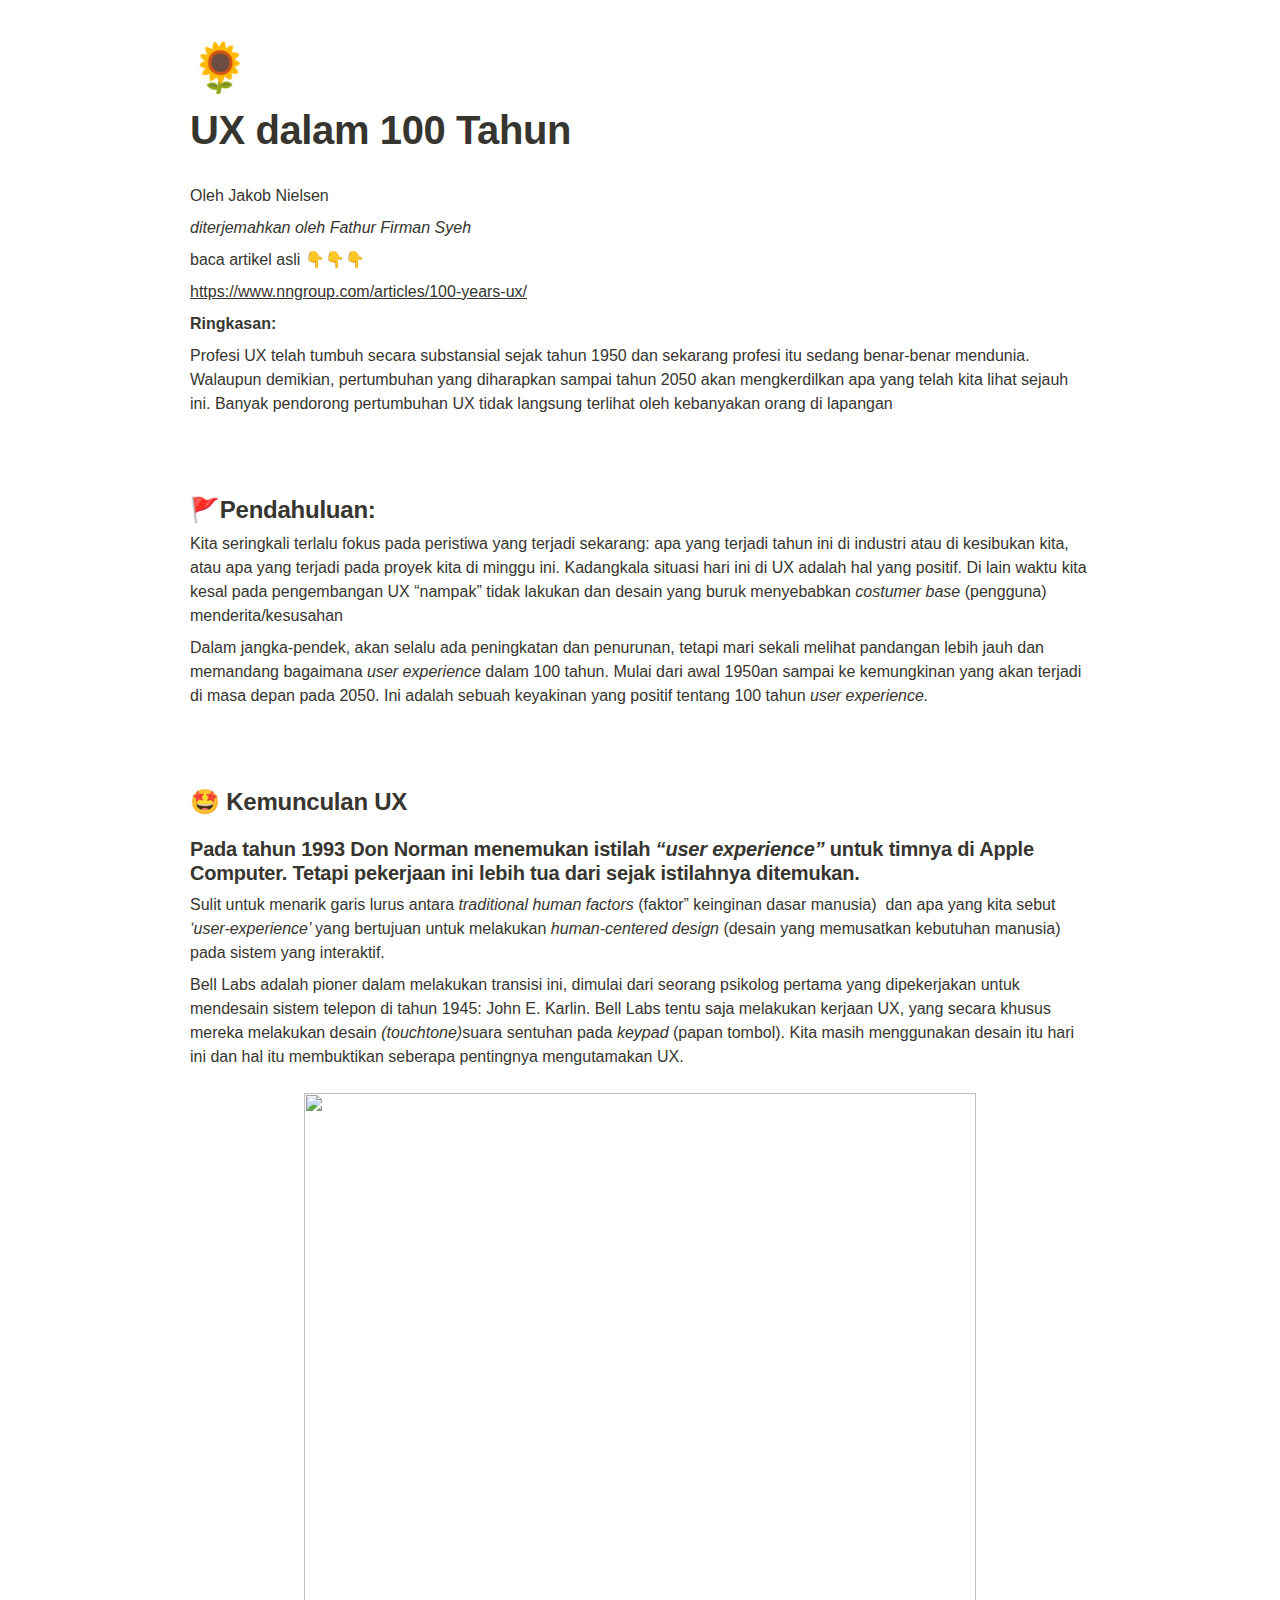
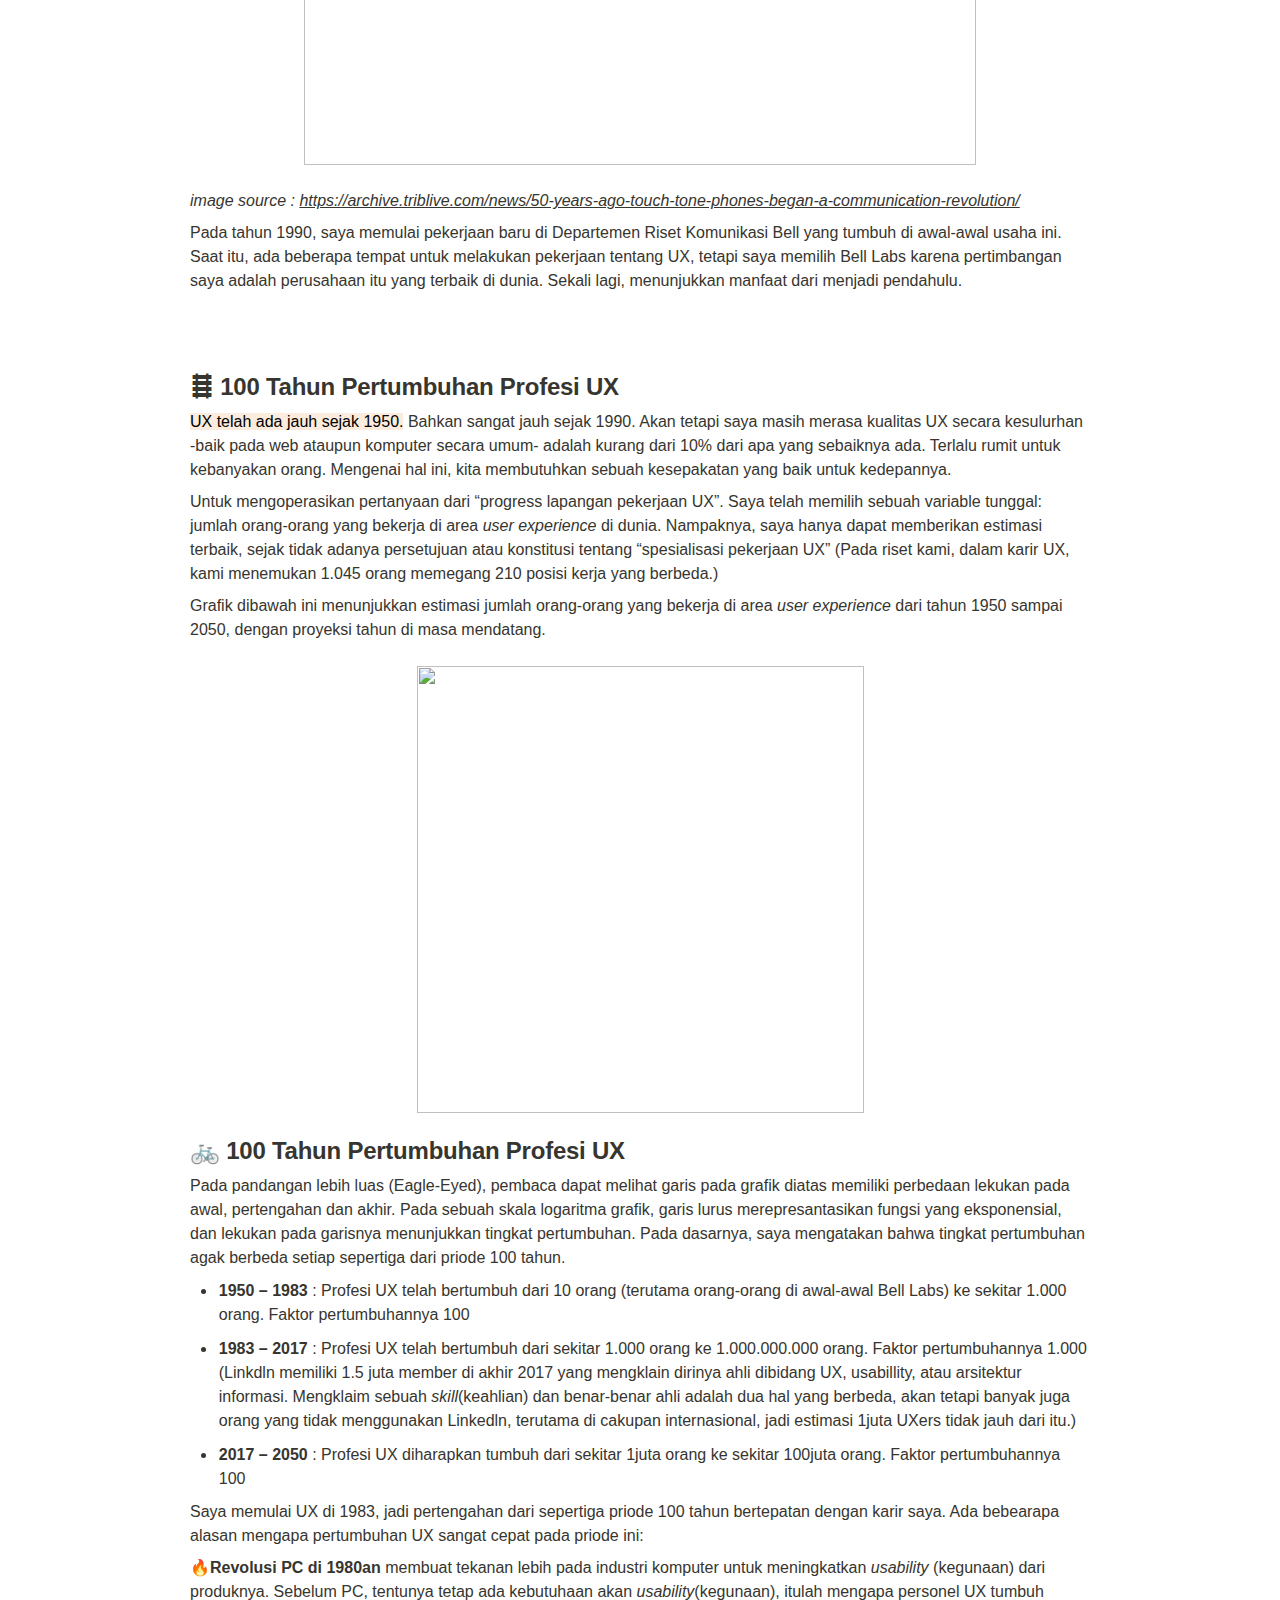
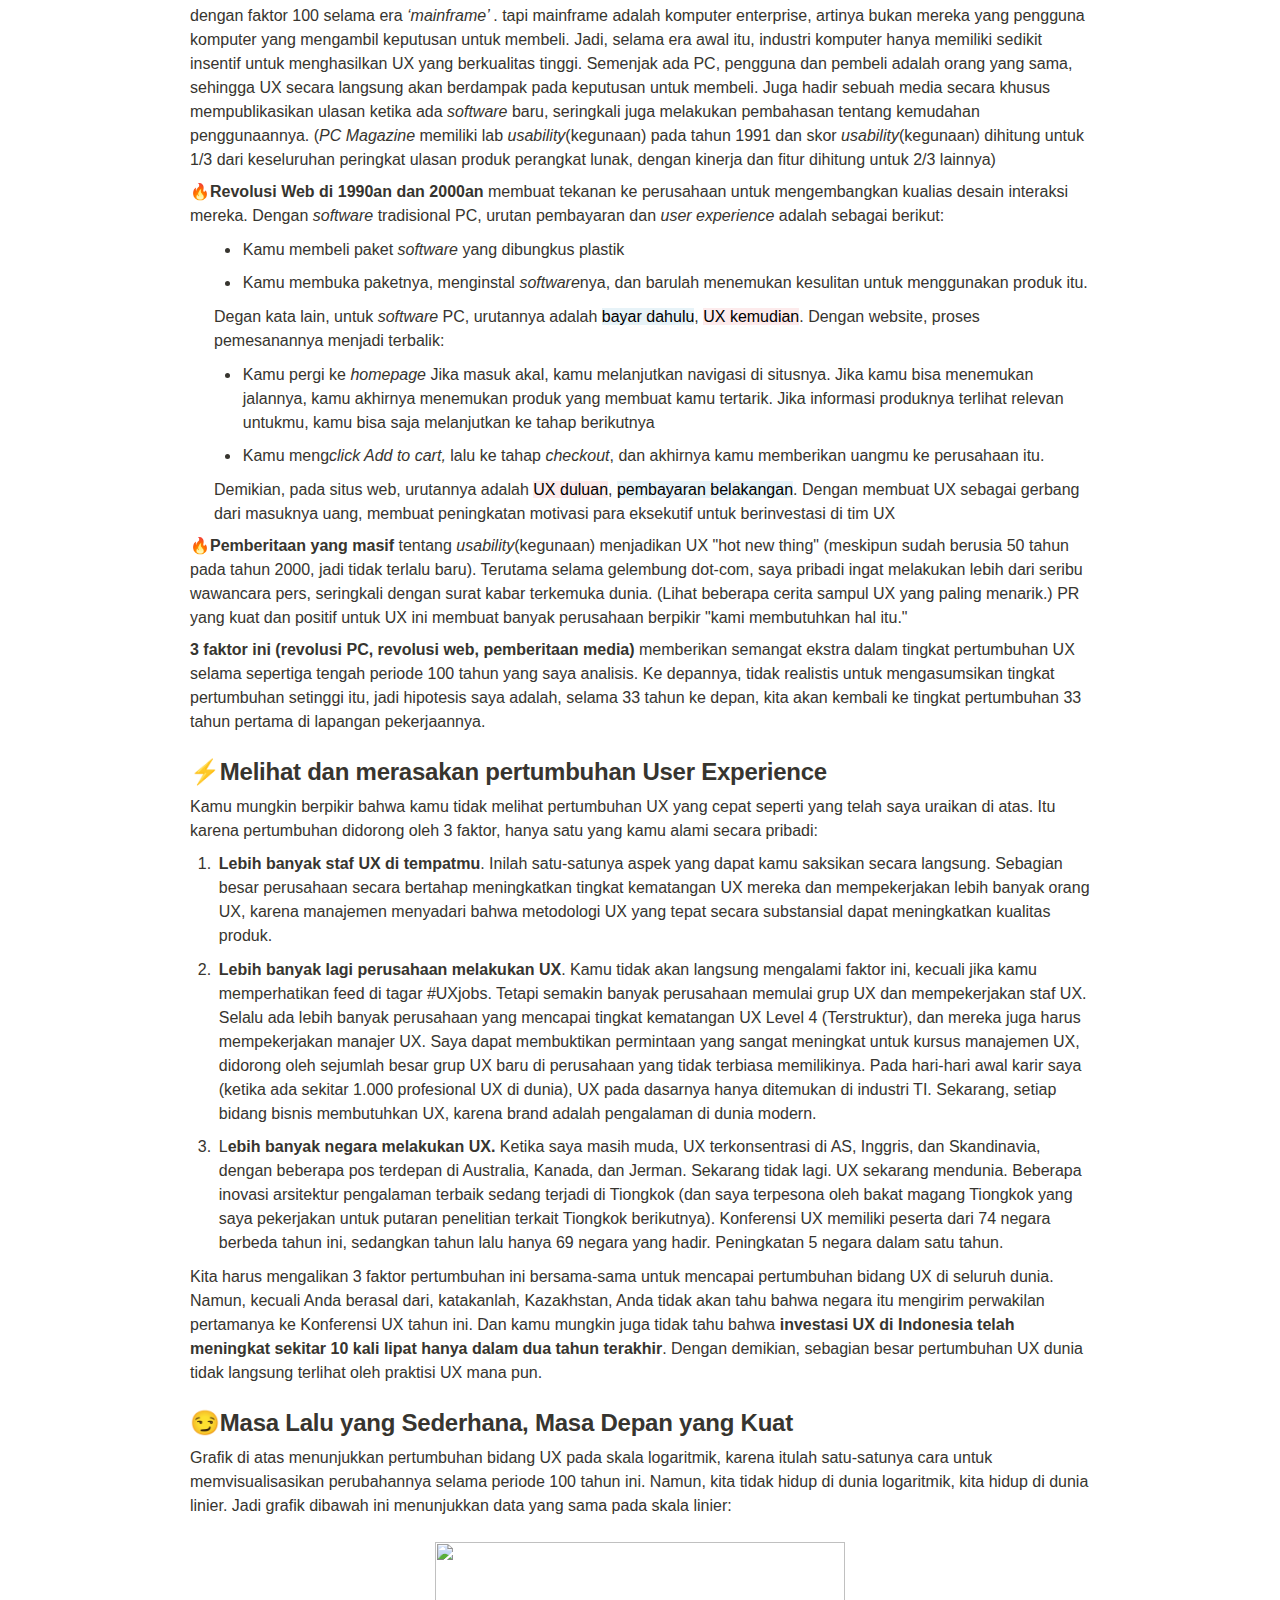
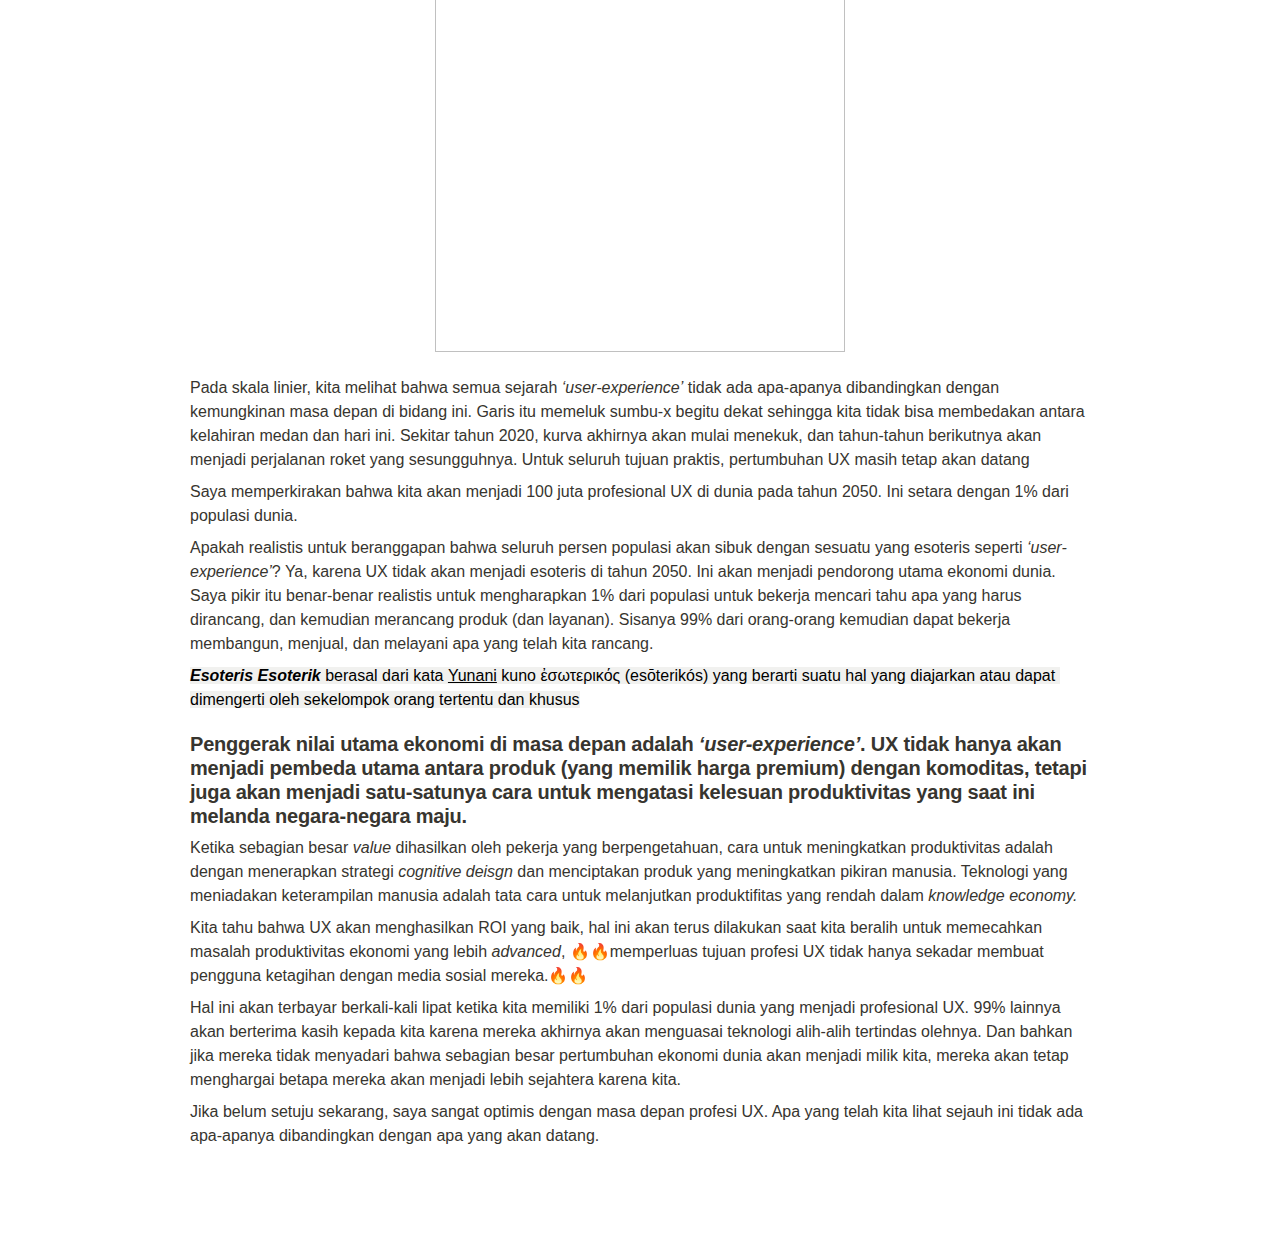
==== 100TahunUX.html @ 51500d4f "Create 100TahunUX.html" ====
<html><head><meta http-equiv="Content-Type" content="text/html; charset=utf-8"/><title>UX dalam 100 Tahun</title><style>
    /* cspell:disable-file */
    /* webkit printing magic: print all background colors */
    html {
        -webkit-print-color-adjust: exact;
    }
    * {
        box-sizing: border-box;
        -webkit-print-color-adjust: exact;
    }
    
    html,
    body {
        margin: 0;
        padding: 0;
    }
    @media only screen {
        body {
            margin: 2em auto;
            max-width: 900px;
            color: rgb(55, 53, 47);
        }
    }
    
    body {
        line-height: 1.5;
        white-space: pre-wrap;
    }
    
    a,
    a.visited {
        color: inherit;
        text-decoration: underline;
    }
    
    .pdf-relative-link-path {
        font-size: 80%;
        color: #444;
    }
    
    h1,
    h2,
    h3 {
        letter-spacing: -0.01em;
        line-height: 1.2;
        font-weight: 600;
        margin-bottom: 0;
    }
    
    .page-title {
        font-size: 2.5rem;
        font-weight: 700;
        margin-top: 0;
        margin-bottom: 0.75em;
    }
    
    h1 {
        font-size: 1.875rem;
        margin-top: 1.875rem;
    }
    
    h2 {
        font-size: 1.5rem;
        margin-top: 1.5rem;
    }
    
    h3 {
        font-size: 1.25rem;
        margin-top: 1.25rem;
    }
    
    .source {
        border: 1px solid #ddd;
        border-radius: 3px;
        padding: 1.5em;
        word-break: break-all;
    }
    
    .callout {
        border-radius: 3px;
        padding: 1rem;
    }
    
    figure {
        margin: 1.25em 0;
        page-break-inside: avoid;
    }
    
    figcaption {
        opacity: 0.5;
        font-size: 85%;
        margin-top: 0.5em;
    }
    
    mark {
        background-color: transparent;
    }
    
    .indented {
        padding-left: 1.5em;
    }
    
    hr {
        background: transparent;
        display: block;
        width: 100%;
        height: 1px;
        visibility: visible;
        border: none;
        border-bottom: 1px solid rgba(55, 53, 47, 0.09);
    }
    
    img {
        max-width: 100%;
    }
    
    @media only print {
        img {
            max-height: 100vh;
            object-fit: contain;
        }
    }
    
    @page {
        margin: 1in;
    }
    
    .collection-content {
        font-size: 0.875rem;
    }
    
    .column-list {
        display: flex;
        justify-content: space-between;
    }
    
    .column {
        padding: 0 1em;
    }
    
    .column:first-child {
        padding-left: 0;
    }
    
    .column:last-child {
        padding-right: 0;
    }
    
    .table_of_contents-item {
        display: block;
        font-size: 0.875rem;
        line-height: 1.3;
        padding: 0.125rem;
    }
    
    .table_of_contents-indent-1 {
        margin-left: 1.5rem;
    }
    
    .table_of_contents-indent-2 {
        margin-left: 3rem;
    }
    
    .table_of_contents-indent-3 {
        margin-left: 4.5rem;
    }
    
    .table_of_contents-link {
        text-decoration: none;
        opacity: 0.7;
        border-bottom: 1px solid rgba(55, 53, 47, 0.18);
    }
    
    table,
    th,
    td {
        border: 1px solid rgba(55, 53, 47, 0.09);
        border-collapse: collapse;
    }
    
    table {
        border-left: none;
        border-right: none;
    }
    
    th,
    td {
        font-weight: normal;
        padding: 0.25em 0.5em;
        line-height: 1.5;
        min-height: 1.5em;
        text-align: left;
    }
    
    th {
        color: rgba(55, 53, 47, 0.6);
    }
    
    ol,
    ul {
        margin: 0;
        margin-block-start: 0.6em;
        margin-block-end: 0.6em;
    }
    
    li > ol:first-child,
    li > ul:first-child {
        margin-block-start: 0.6em;
    }
    
    ul > li {
        list-style: disc;
    }
    
    ul.to-do-list {
        text-indent: -1.7em;
    }
    
    ul.to-do-list > li {
        list-style: none;
    }
    
    .to-do-children-checked {
        text-decoration: line-through;
        opacity: 0.375;
    }
    
    ul.toggle > li {
        list-style: none;
    }
    
    ul {
        padding-inline-start: 1.7em;
    }
    
    ul > li {
        padding-left: 0.1em;
    }
    
    ol {
        padding-inline-start: 1.6em;
    }
    
    ol > li {
        padding-left: 0.2em;
    }
    
    .mono ol {
        padding-inline-start: 2em;
    }
    
    .mono ol > li {
        text-indent: -0.4em;
    }
    
    .toggle {
        padding-inline-start: 0em;
        list-style-type: none;
    }
    
    /* Indent toggle children */
    .toggle > li > details {
        padding-left: 1.7em;
    }
    
    .toggle > li > details > summary {
        margin-left: -1.1em;
    }
    
    .selected-value {
        display: inline-block;
        padding: 0 0.5em;
        background: rgba(206, 205, 202, 0.5);
        border-radius: 3px;
        margin-right: 0.5em;
        margin-top: 0.3em;
        margin-bottom: 0.3em;
        white-space: nowrap;
    }
    
    .collection-title {
        display: inline-block;
        margin-right: 1em;
    }
    
    time {
        opacity: 0.5;
    }
    
    .icon {
        display: inline-block;
        max-width: 1.2em;
        max-height: 1.2em;
        text-decoration: none;
        vertical-align: text-bottom;
        margin-right: 0.5em;
    }
    
    img.icon {
        border-radius: 3px;
    }
    
    .user-icon {
        width: 1.5em;
        height: 1.5em;
        border-radius: 100%;
        margin-right: 0.5rem;
    }
    
    .user-icon-inner {
        font-size: 0.8em;
    }
    
    .text-icon {
        border: 1px solid #000;
        text-align: center;
    }
    
    .page-cover-image {
        display: block;
        object-fit: cover;
        width: 100%;
        height: 30vh;
    }
    
    .page-header-icon {
        font-size: 3rem;
        margin-bottom: 1rem;
    }
    
    .page-header-icon-with-cover {
        margin-top: -0.72em;
        margin-left: 0.07em;
    }
    
    .page-header-icon img {
        border-radius: 3px;
    }
    
    .link-to-page {
        margin: 1em 0;
        padding: 0;
        border: none;
        font-weight: 500;
    }
    
    p > .user {
        opacity: 0.5;
    }
    
    td > .user,
    td > time {
        white-space: nowrap;
    }
    
    input[type="checkbox"] {
        transform: scale(1.5);
        margin-right: 0.6em;
        vertical-align: middle;
    }
    
    p {
        margin-top: 0.5em;
        margin-bottom: 0.5em;
    }
    
    .image {
        border: none;
        margin: 1.5em 0;
        padding: 0;
        border-radius: 0;
        text-align: center;
    }
    
    .code,
    code {
        background: rgba(135, 131, 120, 0.15);
        border-radius: 3px;
        padding: 0.2em 0.4em;
        border-radius: 3px;
        font-size: 85%;
        tab-size: 2;
    }
    
    code {
        color: #eb5757;
    }
    
    .code {
        padding: 1.5em 1em;
    }
    
    .code-wrap {
        white-space: pre-wrap;
        word-break: break-all;
    }
    
    .code > code {
        background: none;
        padding: 0;
        font-size: 100%;
        color: inherit;
    }
    
    blockquote {
        font-size: 1.25em;
        margin: 1em 0;
        padding-left: 1em;
        border-left: 3px solid rgb(55, 53, 47);
    }
    
    .bookmark {
        text-decoration: none;
        max-height: 8em;
        padding: 0;
        display: flex;
        width: 100%;
        align-items: stretch;
    }
    
    .bookmark-title {
        font-size: 0.85em;
        overflow: hidden;
        text-overflow: ellipsis;
        height: 1.75em;
        white-space: nowrap;
    }
    
    .bookmark-text {
        display: flex;
        flex-direction: column;
    }
    
    .bookmark-info {
        flex: 4 1 180px;
        padding: 12px 14px 14px;
        display: flex;
        flex-direction: column;
        justify-content: space-between;
    }
    
    .bookmark-image {
        width: 33%;
        flex: 1 1 180px;
        display: block;
        position: relative;
        object-fit: cover;
        border-radius: 1px;
    }
    
    .bookmark-description {
        color: rgba(55, 53, 47, 0.6);
        font-size: 0.75em;
        overflow: hidden;
        max-height: 4.5em;
        word-break: break-word;
    }
    
    .bookmark-href {
        font-size: 0.75em;
        margin-top: 0.25em;
    }
    
    .sans { font-family: ui-sans-serif, -apple-system, BlinkMacSystemFont, "Segoe UI", Helvetica, "Apple Color Emoji", Arial, sans-serif, "Segoe UI Emoji", "Segoe UI Symbol"; }
    .code { font-family: "SFMono-Regular", Menlo, Consolas, "PT Mono", "Liberation Mono", Courier, monospace; }
    .serif { font-family: Lyon-Text, Georgia, ui-serif, serif; }
    .mono { font-family: iawriter-mono, Nitti, Menlo, Courier, monospace; }
    .pdf .sans { font-family: Inter, ui-sans-serif, -apple-system, BlinkMacSystemFont, "Segoe UI", Helvetica, "Apple Color Emoji", Arial, sans-serif, "Segoe UI Emoji", "Segoe UI Symbol", 'Twemoji', 'Noto Color Emoji', 'Noto Sans CJK JP'; }
    .pdf:lang(zh-CN) .sans { font-family: Inter, ui-sans-serif, -apple-system, BlinkMacSystemFont, "Segoe UI", Helvetica, "Apple Color Emoji", Arial, sans-serif, "Segoe UI Emoji", "Segoe UI Symbol", 'Twemoji', 'Noto Color Emoji', 'Noto Sans CJK SC'; }
    .pdf:lang(zh-TW) .sans { font-family: Inter, ui-sans-serif, -apple-system, BlinkMacSystemFont, "Segoe UI", Helvetica, "Apple Color Emoji", Arial, sans-serif, "Segoe UI Emoji", "Segoe UI Symbol", 'Twemoji', 'Noto Color Emoji', 'Noto Sans CJK TC'; }
    .pdf:lang(ko-KR) .sans { font-family: Inter, ui-sans-serif, -apple-system, BlinkMacSystemFont, "Segoe UI", Helvetica, "Apple Color Emoji", Arial, sans-serif, "Segoe UI Emoji", "Segoe UI Symbol", 'Twemoji', 'Noto Color Emoji', 'Noto Sans CJK KR'; }
    .pdf .code { font-family: Source Code Pro, "SFMono-Regular", Menlo, Consolas, "PT Mono", "Liberation Mono", Courier, monospace, 'Twemoji', 'Noto Color Emoji', 'Noto Sans Mono CJK JP'; }
    .pdf:lang(zh-CN) .code { font-family: Source Code Pro, "SFMono-Regular", Menlo, Consolas, "PT Mono", "Liberation Mono", Courier, monospace, 'Twemoji', 'Noto Color Emoji', 'Noto Sans Mono CJK SC'; }
    .pdf:lang(zh-TW) .code { font-family: Source Code Pro, "SFMono-Regular", Menlo, Consolas, "PT Mono", "Liberation Mono", Courier, monospace, 'Twemoji', 'Noto Color Emoji', 'Noto Sans Mono CJK TC'; }
    .pdf:lang(ko-KR) .code { font-family: Source Code Pro, "SFMono-Regular", Menlo, Consolas, "PT Mono", "Liberation Mono", Courier, monospace, 'Twemoji', 'Noto Color Emoji', 'Noto Sans Mono CJK KR'; }
    .pdf .serif { font-family: PT Serif, Lyon-Text, Georgia, ui-serif, serif, 'Twemoji', 'Noto Color Emoji', 'Noto Serif CJK JP'; }
    .pdf:lang(zh-CN) .serif { font-family: PT Serif, Lyon-Text, Georgia, ui-serif, serif, 'Twemoji', 'Noto Color Emoji', 'Noto Serif CJK SC'; }
    .pdf:lang(zh-TW) .serif { font-family: PT Serif, Lyon-Text, Georgia, ui-serif, serif, 'Twemoji', 'Noto Color Emoji', 'Noto Serif CJK TC'; }
    .pdf:lang(ko-KR) .serif { font-family: PT Serif, Lyon-Text, Georgia, ui-serif, serif, 'Twemoji', 'Noto Color Emoji', 'Noto Serif CJK KR'; }
    .pdf .mono { font-family: PT Mono, iawriter-mono, Nitti, Menlo, Courier, monospace, 'Twemoji', 'Noto Color Emoji', 'Noto Sans Mono CJK JP'; }
    .pdf:lang(zh-CN) .mono { font-family: PT Mono, iawriter-mono, Nitti, Menlo, Courier, monospace, 'Twemoji', 'Noto Color Emoji', 'Noto Sans Mono CJK SC'; }
    .pdf:lang(zh-TW) .mono { font-family: PT Mono, iawriter-mono, Nitti, Menlo, Courier, monospace, 'Twemoji', 'Noto Color Emoji', 'Noto Sans Mono CJK TC'; }
    .pdf:lang(ko-KR) .mono { font-family: PT Mono, iawriter-mono, Nitti, Menlo, Courier, monospace, 'Twemoji', 'Noto Color Emoji', 'Noto Sans Mono CJK KR'; }
    .highlight-default {
        color: rgba(55, 53, 47, 1);
    }
    .highlight-gray {
        color: rgba(120, 119, 116, 1);
        fill: rgba(145, 145, 142, 1);
    }
    .highlight-brown {
        color: rgba(159, 107, 83, 1);
        fill: rgba(187, 132, 108, 1);
    }
    .highlight-orange {
        color: rgba(217, 115, 13, 1);
        fill: rgba(215, 129, 58, 1);
    }
    .highlight-yellow {
        color: rgba(203, 145, 47, 1);
        fill: rgba(203, 148, 51, 1);
    }
    .highlight-teal {
        color: rgba(68, 131, 97, 1);
        fill: rgba(108, 155, 125, 1);
    }
    .highlight-blue {
        color: rgba(51, 126, 169, 1);
        fill: rgba(91, 151, 189, 1);
    }
    .highlight-purple {
        color: rgba(144, 101, 176, 1);
        fill: rgba(167, 130, 195, 1);
    }
    .highlight-pink {
        color: rgba(193, 76, 138, 1);
        fill: rgba(205, 116, 159, 1);
    }
    .highlight-red {
        color: rgba(212, 76, 71, 1);
        fill: rgba(225, 111, 100, 1);
    }
    .highlight-gray_background {
        background: rgba(241, 241, 239, 1);
    }
    .highlight-brown_background {
        background: rgba(244, 238, 238, 1);
    }
    .highlight-orange_background {
        background: rgba(251, 236, 221, 1);
    }
    .highlight-yellow_background {
        background: rgba(251, 243, 219, 1);
    }
    .highlight-teal_background {
        background: rgba(237, 243, 236, 1);
    }
    .highlight-blue_background {
        background: rgba(231, 243, 248, 1);
    }
    .highlight-purple_background {
        background: rgba(244, 240, 247, 0.8);
    }
    .highlight-pink_background {
        background: rgba(249, 238, 243, 0.8);
    }
    .highlight-red_background {
        background: rgba(253, 235, 236, 1);
    }
    .block-color-default {
        color: inherit;
        fill: inherit;
    }
    .block-color-gray {
        color: rgba(120, 119, 116, 1);
        fill: rgba(145, 145, 142, 1);
    }
    .block-color-brown {
        color: rgba(159, 107, 83, 1);
        fill: rgba(187, 132, 108, 1);
    }
    .block-color-orange {
        color: rgba(217, 115, 13, 1);
        fill: rgba(215, 129, 58, 1);
    }
    .block-color-yellow {
        color: rgba(203, 145, 47, 1);
        fill: rgba(203, 148, 51, 1);
    }
    .block-color-teal {
        color: rgba(68, 131, 97, 1);
        fill: rgba(108, 155, 125, 1);
    }
    .block-color-blue {
        color: rgba(51, 126, 169, 1);
        fill: rgba(91, 151, 189, 1);
    }
    .block-color-purple {
        color: rgba(144, 101, 176, 1);
        fill: rgba(167, 130, 195, 1);
    }
    .block-color-pink {
        color: rgba(193, 76, 138, 1);
        fill: rgba(205, 116, 159, 1);
    }
    .block-color-red {
        color: rgba(212, 76, 71, 1);
        fill: rgba(225, 111, 100, 1);
    }
    .block-color-gray_background {
        background: rgba(241, 241, 239, 1);
    }
    .block-color-brown_background {
        background: rgba(244, 238, 238, 1);
    }
    .block-color-orange_background {
        background: rgba(251, 236, 221, 1);
    }
    .block-color-yellow_background {
        background: rgba(251, 243, 219, 1);
    }
    .block-color-teal_background {
        background: rgba(237, 243, 236, 1);
    }
    .block-color-blue_background {
        background: rgba(231, 243, 248, 1);
    }
    .block-color-purple_background {
        background: rgba(244, 240, 247, 0.8);
    }
    .block-color-pink_background {
        background: rgba(249, 238, 243, 0.8);
    }
    .block-color-red_background {
        background: rgba(253, 235, 236, 1);
    }
    .select-value-color-pink { background-color: rgba(245, 224, 233, 1); }
    .select-value-color-purple { background-color: rgba(232, 222, 238, 1); }
    .select-value-color-green { background-color: rgba(219, 237, 219, 1); }
    .select-value-color-gray { background-color: rgba(227, 226, 224, 1); }
    .select-value-color-orange { background-color: rgba(250, 222, 201, 1); }
    .select-value-color-brown { background-color: rgba(238, 224, 218, 1); }
    .select-value-color-red { background-color: rgba(255, 226, 221, 1); }
    .select-value-color-yellow { background-color: rgba(253, 236, 200, 1); }
    .select-value-color-blue { background-color: rgba(211, 229, 239, 1); }
    
    .checkbox {
        display: inline-flex;
        vertical-align: text-bottom;
        width: 16;
        height: 16;
        background-size: 16px;
        margin-left: 2px;
        margin-right: 5px;
    }
    
    .checkbox-on {
        background-image: url("data:image/svg+xml;charset=UTF-8,%3Csvg%20width%3D%2216%22%20height%3D%2216%22%20viewBox%3D%220%200%2016%2016%22%20fill%3D%22none%22%20xmlns%3D%22http%3A%2F%2Fwww.w3.org%2F2000%2Fsvg%22%3E%0A%3Crect%20width%3D%2216%22%20height%3D%2216%22%20fill%3D%22%2358A9D7%22%2F%3E%0A%3Cpath%20d%3D%22M6.71429%2012.2852L14%204.9995L12.7143%203.71436L6.71429%209.71378L3.28571%206.2831L2%207.57092L6.71429%2012.2852Z%22%20fill%3D%22white%22%2F%3E%0A%3C%2Fsvg%3E");
    }
    
    .checkbox-off {
        background-image: url("data:image/svg+xml;charset=UTF-8,%3Csvg%20width%3D%2216%22%20height%3D%2216%22%20viewBox%3D%220%200%2016%2016%22%20fill%3D%22none%22%20xmlns%3D%22http%3A%2F%2Fwww.w3.org%2F2000%2Fsvg%22%3E%0A%3Crect%20x%3D%220.75%22%20y%3D%220.75%22%20width%3D%2214.5%22%20height%3D%2214.5%22%20fill%3D%22white%22%20stroke%3D%22%2336352F%22%20stroke-width%3D%221.5%22%2F%3E%0A%3C%2Fsvg%3E");
    }
        
    </style></head><body><article id="a78ec775-4aa8-436c-8d5c-e716beef9721" class="page sans"><header><div class="page-header-icon undefined"><span class="icon">🌻</span></div><h1 class="page-title"><strong>UX dalam 100 Tahun</strong></h1></header><div class="page-body"><p id="ca395880-c27f-4f28-886d-4c7eca9e9f36" class="">Oleh Jakob Nielsen</p><p id="106b95b0-0add-41ab-b406-6d7a0b16c5f4" class=""><em>diterjemahkan oleh Fathur Firman Syeh</em></p><p id="4777eb4c-254d-4dc9-ad57-eb1801177094" class="">baca artikel asli 👇👇👇</p><p id="a5bcbf03-fc9f-4572-ac53-27e6825bbb5b" class=""><a href="https://www.nngroup.com/articles/100-years-ux/">https://www.nngroup.com/articles/100-years-ux/</a></p><p id="0e1aceab-e6f4-4d87-ab40-0b0bb54f8691" class=""><strong>Ringkasan:</strong></p><p id="ec492606-a02e-401d-beb5-7a685c84fee9" class="">Profesi UX telah tumbuh secara substansial sejak tahun 1950 dan sekarang profesi itu sedang benar-benar mendunia. Walaupun demikian, pertumbuhan yang diharapkan sampai tahun 2050 akan mengkerdilkan apa yang telah kita lihat sejauh ini. Banyak pendorong pertumbuhan UX tidak langsung terlihat oleh kebanyakan orang di lapangan</p><p id="162e9b37-e661-419c-ac67-b98fb5d8097f" class="">
    </p><h2 id="69fb4971-a596-40ab-9497-04241107bfa4" class="">🚩<strong>Pendahuluan:</strong></h2><p id="89a3aa21-b403-4103-a6de-16f791ffedd0" class="">Kita seringkali terlalu fokus pada peristiwa yang terjadi sekarang: apa yang terjadi tahun ini di industri atau di kesibukan kita, atau apa yang terjadi pada proyek kita di minggu ini. Kadangkala situasi hari ini di UX adalah hal yang positif. Di lain waktu kita kesal pada pengembangan UX “nampak” tidak lakukan dan desain yang buruk menyebabkan <em>costumer base </em>(pengguna) menderita/kesusahan</p><p id="5cfd1ca0-6b99-4c94-9206-5508864261d4" class="">Dalam jangka-pendek, akan selalu ada peningkatan dan penurunan, tetapi mari sekali melihat pandangan lebih jauh dan memandang bagaimana <em>user experience</em> dalam 100 tahun. Mulai dari awal 1950an sampai ke kemungkinan yang akan terjadi di masa depan pada 2050. Ini adalah sebuah keyakinan yang positif tentang 100 tahun <em>user experience.</em></p><p id="a845a3b0-1c42-4786-927c-e49e35bcd4ea" class="">
    </p><h2 id="5b7258b2-5f3b-4401-b2be-b7e4026c00cd" class="">🤩 <strong>Kemunculan UX</strong></h2><h3 id="e541bece-0913-4c64-9be9-bd1bdadecc53" class="">Pada tahun 1993 Don Norman menemukan istilah <em>“user experience”</em> untuk timnya di Apple Computer. Tetapi pekerjaan ini lebih tua dari sejak istilahnya ditemukan.</h3><p id="3c065b45-b84b-4117-ad8e-628d34deceb0" class="">Sulit untuk menarik garis lurus antara <em>traditional human factors </em>(faktor” keinginan dasar manusia)  dan apa yang kita sebut <em>‘user-experience’ </em>yang bertujuan untuk melakukan <em>human-centered design</em> (desain yang memusatkan kebutuhan manusia) pada sistem yang interaktif. </p><p id="12c10b0c-3631-4f07-9a94-fb95b7b9889f" class="">Bell Labs adalah pioner dalam melakukan transisi ini, dimulai dari seorang psikolog pertama yang dipekerjakan untuk mendesain sistem telepon di tahun 1945: John E. Karlin. Bell Labs tentu saja melakukan kerjaan UX, yang secara khusus mereka melakukan desain <em>(touchtone)</em>suara sentuhan pada <em>keypad</em> (papan tombol). Kita masih menggunakan desain itu hari ini dan hal itu membuktikan seberapa pentingnya mengutamakan UX.</p><figure id="32396ebb-cab4-4526-a544-e9d1231a4a85" class="image"><a href="UX%20dalam%20100%20Tahun%2032396ebbcab44526a544e9d1231a4a85/PTRtouchtone01111813jpg.jpg"><img style="width:672px" src="UX%20dalam%20100%20Tahun%2032396ebbcab44526a544e9d1231a4a85/PTRtouchtone01111813jpg.jpg"/></a></figure><p id="606c9692-cdd1-492b-b1b6-aa5202aabc71" class=""><em>image source : </em><em><a href="https://archive.triblive.com/news/50-years-ago-touch-tone-phones-began-a-communication-revolution/">https://archive.triblive.com/news/50-years-ago-touch-tone-phones-began-a-communication-revolution/</a></em></p><p id="e921dbe5-3dd7-4194-8fa3-ebddce540bc1" class="">Pada tahun 1990, saya memulai pekerjaan baru di Departemen Riset Komunikasi Bell yang tumbuh di awal-awal usaha ini. Saat itu, ada beberapa tempat untuk melakukan pekerjaan tentang UX, tetapi saya memilih Bell Labs karena pertimbangan saya adalah perusahaan itu yang terbaik di dunia. Sekali lagi, menunjukkan manfaat dari menjadi pendahulu.</p><p id="5c531608-77fa-44a7-8e4f-c7f5b2ce26b2" class="">
    </p><h2 id="7944ca70-37f6-4e7e-8c67-919d25d1ae14" class="">🛤 <strong>100 Tahun Pertumbuhan Profesi UX</strong></h2><p id="610026b6-f213-46da-b3a8-c5a29df42bc9" class=""><mark class="highlight-orange_background">UX telah ada jauh sejak 1950.</mark> Bahkan sangat jauh sejak 1990. Akan tetapi saya masih merasa kualitas UX secara kesulurhan -baik pada web ataupun komputer secara umum- adalah kurang dari 10% dari apa yang sebaiknya ada. Terlalu rumit untuk kebanyakan orang. Mengenai hal ini, kita membutuhkan sebuah kesepakatan yang baik untuk kedepannya.</p><p id="607fecd0-eb09-48aa-9d8a-a9d6dbca4061" class="">Untuk mengoperasikan pertanyaan dari “progress lapangan pekerjaan UX”. Saya telah memilih sebuah variable tunggal: jumlah orang-orang yang bekerja di area <em>user experience</em> di dunia. Nampaknya, saya hanya dapat memberikan estimasi terbaik, sejak tidak adanya persetujuan atau konstitusi tentang “spesialisasi pekerjaan UX” (Pada riset kami, dalam karir UX, kami menemukan 1.045 orang memegang 210 posisi kerja yang berbeda.)</p><p id="535c99cc-6f14-4d6d-aff0-8bb73bf5ca1f" class="">Grafik dibawah ini menunjukkan estimasi jumlah orang-orang yang bekerja di area <em>user experience </em>dari tahun 1950 sampai 2050, dengan proyeksi tahun di masa mendatang.</p><figure id="f965df4e-0402-4207-92b5-1651eb92a4a6" class="image"><a href="UX%20dalam%20100%20Tahun%2032396ebbcab44526a544e9d1231a4a85/Untitled.png"><img style="width:447px" src="UX%20dalam%20100%20Tahun%2032396ebbcab44526a544e9d1231a4a85/Untitled.png"/></a></figure><h2 id="d4423614-790c-41c4-b374-b2cf9cf87abc" class="">🚲 <strong>100 Tahun Pertumbuhan Profesi UX</strong></h2><p id="81f293c0-fc1e-4967-8c5a-9989e0875a60" class="">Pada pandangan lebih luas (Eagle-Eyed), pembaca dapat melihat garis pada grafik diatas memiliki perbedaan lekukan pada awal, pertengahan dan akhir. Pada sebuah skala logaritma grafik, garis lurus merepresantasikan fungsi yang eksponensial, dan lekukan pada garisnya menunjukkan tingkat pertumbuhan. Pada dasarnya, saya mengatakan bahwa tingkat pertumbuhan agak berbeda setiap sepertiga dari priode 100 tahun.</p><ul id="a58ba6fe-55a9-4ce2-9c18-2374b61f06f4" class="bulleted-list"><li style="list-style-type:disc"><strong>1950 – 1983 </strong>: Profesi UX telah bertumbuh dari 10 orang (terutama orang-orang di awal-awal Bell Labs) ke sekitar 1.000 orang. Faktor pertumbuhannya 100</li></ul><ul id="8e62a506-d38f-4af3-b161-f4c5ec0cca6a" class="bulleted-list"><li style="list-style-type:disc"><strong>1983 – 2017 </strong>: Profesi UX telah bertumbuh dari sekitar 1.000 orang ke 1.000.000.000 orang. Faktor pertumbuhannya 1.000 (Linkdln memiliki 1.5 juta member di akhir 2017 yang mengklain dirinya ahli dibidang UX, usabillity, atau arsitektur informasi. Mengklaim sebuah <em>skill</em>(keahlian) dan benar-benar ahli adalah dua hal yang berbeda, akan tetapi banyak juga orang yang tidak menggunakan Linkedln, terutama di cakupan internasional, jadi estimasi 1juta UXers tidak jauh dari itu.)</li></ul><ul id="4e529ab0-94d7-4a4d-b7fa-c43ea5a54e29" class="bulleted-list"><li style="list-style-type:disc"><strong>2017 – 2050</strong> : Profesi UX diharapkan tumbuh dari sekitar 1juta orang ke sekitar 100juta orang. Faktor pertumbuhannya 100</li></ul><p id="f18d44be-cfe7-48f2-b354-d0de6ca794c3" class="">Saya memulai UX di 1983, jadi pertengahan dari sepertiga priode 100 tahun bertepatan dengan karir saya. Ada bebearapa alasan mengapa pertumbuhan UX sangat cepat pada priode ini:</p><p id="83b0a18f-5371-40a4-9938-7be5573ee27b" class="">🔥<strong>Revolusi PC di 1980an </strong>membuat tekanan lebih pada industri komputer untuk meningkatkan <em>usability </em>(kegunaan) dari produknya. Sebelum PC, tentunya tetap ada kebutuhaan akan <em>usability</em>(kegunaan), itulah mengapa personel UX tumbuh dengan faktor 100 selama era <em>‘mainframe’ </em>. tapi mainframe adalah komputer enterprise, artinya bukan mereka yang pengguna komputer yang mengambil keputusan untuk membeli. Jadi, selama era awal itu, industri komputer hanya memiliki sedikit insentif untuk menghasilkan UX yang berkualitas tinggi. Semenjak ada PC, pengguna dan pembeli adalah orang yang sama, sehingga UX secara langsung akan berdampak pada keputusan untuk membeli. Juga hadir sebuah media secara khusus mempublikasikan ulasan ketika ada <em>software</em> baru, seringkali juga melakukan pembahasan tentang kemudahan penggunaannya. (<em>PC Magazine</em> memiliki lab <em>usability</em>(kegunaan) pada tahun 1991 dan skor <em>usability</em>(kegunaan) dihitung untuk 1/3 dari keseluruhan peringkat ulasan produk perangkat lunak, dengan kinerja dan fitur dihitung untuk 2/3 lainnya)</p><p id="311ad9a6-a852-401d-a0fa-0a13b801d23e" class="">🔥<strong>Revolusi Web di 1990an dan 2000an</strong> membuat tekanan ke perusahaan untuk mengembangkan kualias desain interaksi mereka. Dengan <em>software</em> tradisional PC, urutan pembayaran dan <em>user experience </em>adalah sebagai berikut:<div class="indented"><ul id="91aaea97-3a9a-4b2c-b906-6dcba0ab3293" class="bulleted-list"><li style="list-style-type:disc">Kamu membeli paket <em>software</em> yang dibungkus plastik</li></ul><ul id="55eae6d1-8574-4a2b-85b0-6409b7467262" class="bulleted-list"><li style="list-style-type:disc">Kamu membuka paketnya, menginstal <em>software</em>nya, dan barulah menemukan kesulitan untuk menggunakan produk itu.</li></ul><p id="d149b25b-1ce5-40b5-a3e7-f8fa31d95835" class="">Degan kata lain, untuk <em>software</em> PC, urutannya adalah <mark class="highlight-blue_background">bayar dahulu</mark>, <mark class="highlight-red_background">UX kemudian</mark>. Dengan website, proses pemesanannya menjadi terbalik:</p><ul id="fbdfe9dd-45f6-436a-9af7-d341a107edcf" class="bulleted-list"><li style="list-style-type:disc">Kamu pergi ke <em>homepage</em> Jika masuk akal, kamu melanjutkan navigasi di situsnya. Jika kamu bisa menemukan jalannya, kamu akhirnya menemukan produk yang membuat kamu tertarik. Jika informasi produknya terlihat relevan untukmu, kamu bisa saja melanjutkan ke tahap berikutnya</li></ul><ul id="b46bb32d-824a-47e2-8c0d-fa16b2d7512a" class="bulleted-list"><li style="list-style-type:disc">Kamu meng<em>click Add to cart, </em>lalu ke tahap <em>checkout</em>, dan akhirnya kamu memberikan uangmu ke perusahaan itu.</li></ul><p id="6fc94aa6-162b-4faf-a7e9-d07dc4c96f7e" class="">Demikian, pada situs web, urutannya adalah <mark class="highlight-red_background">UX duluan</mark>, <mark class="highlight-blue_background">pembayaran belakangan</mark>. Dengan membuat UX sebagai gerbang dari masuknya uang, membuat peningkatan motivasi para eksekutif untuk berinvestasi di tim UX</p></div></p><p id="71f4ba1f-766d-402a-833b-2b8f0df0aff6" class="">🔥<strong>Pemberitaan yang masif </strong>tentang <em>usability</em>(kegunaan) menjadikan UX &quot;hot new thing&quot; (meskipun sudah berusia 50 tahun pada tahun 2000, jadi tidak terlalu baru). Terutama selama gelembung dot-com, saya pribadi ingat melakukan lebih dari seribu wawancara pers, seringkali dengan surat kabar terkemuka dunia. (Lihat beberapa cerita sampul UX yang paling menarik.) PR yang kuat dan positif untuk UX ini membuat banyak perusahaan berpikir &quot;kami membutuhkan hal itu.&quot;</p><p id="0bdede49-75f2-4226-a795-a8c929708a91" class=""><strong>3 faktor ini (revolusi PC, revolusi web, pemberitaan media)</strong> memberikan semangat ekstra dalam tingkat pertumbuhan UX selama sepertiga tengah periode 100 tahun yang saya analisis. Ke depannya, tidak realistis untuk mengasumsikan tingkat pertumbuhan setinggi itu, jadi hipotesis saya adalah, selama 33 tahun ke depan, kita akan kembali ke tingkat pertumbuhan 33 tahun pertama di lapangan pekerjaannya.</p><h2 id="75d09c29-49ee-4d3d-bbdb-cca7d88a44ea" class="">⚡<strong>Melihat dan merasakan pertumbuhan User Experience</strong></h2><p id="53df994b-bb4a-438e-8c0e-209c5c14453a" class="">Kamu mungkin berpikir bahwa kamu tidak melihat pertumbuhan UX yang cepat seperti yang telah saya uraikan di atas. Itu karena pertumbuhan didorong oleh 3 faktor, hanya satu yang kamu alami secara pribadi:</p><ol type="1" id="f4e13b42-e88d-44ac-b75c-acbfe5ed4eeb" class="numbered-list" start="1"><li><strong>Lebih banyak staf UX di tempatmu</strong>. Inilah satu-satunya aspek yang dapat kamu saksikan secara langsung. Sebagian besar perusahaan secara bertahap meningkatkan tingkat kematangan UX mereka dan mempekerjakan lebih banyak orang UX, karena manajemen menyadari bahwa metodologi UX yang tepat secara substansial dapat meningkatkan kualitas produk.</li></ol><ol type="1" id="ef336e30-2f88-4c7d-8642-00e4409e55eb" class="numbered-list" start="2"><li><strong>Lebih banyak lagi perusahaan melakukan UX</strong>. Kamu tidak akan langsung mengalami faktor ini, kecuali jika kamu memperhatikan feed di tagar #UXjobs. Tetapi semakin banyak perusahaan memulai grup UX dan mempekerjakan staf UX. Selalu ada lebih banyak perusahaan yang mencapai tingkat kematangan UX Level 4 (Terstruktur), dan mereka juga harus mempekerjakan manajer UX. Saya dapat membuktikan permintaan yang sangat meningkat untuk kursus manajemen UX, didorong oleh sejumlah besar grup UX baru di perusahaan yang tidak terbiasa memilikinya. Pada hari-hari awal karir saya (ketika ada sekitar 1.000 profesional UX di dunia), UX pada dasarnya hanya ditemukan di industri TI. Sekarang, setiap bidang bisnis membutuhkan UX, karena brand adalah pengalaman di dunia modern.</li></ol><ol type="1" id="0b95a443-4cdd-4a4c-b5c4-cc85399b2c24" class="numbered-list" start="3"><li>L<strong>ebih banyak negara melakukan UX.</strong> Ketika saya masih muda, UX terkonsentrasi di AS, Inggris, dan Skandinavia, dengan beberapa pos terdepan di Australia, Kanada, dan Jerman. Sekarang tidak lagi. UX sekarang mendunia. Beberapa inovasi arsitektur pengalaman terbaik sedang terjadi di Tiongkok (dan saya terpesona oleh bakat magang Tiongkok yang saya pekerjakan untuk putaran penelitian terkait Tiongkok berikutnya). Konferensi UX memiliki peserta dari 74 negara berbeda tahun ini, sedangkan tahun lalu hanya 69 negara yang hadir. Peningkatan 5 negara dalam satu tahun.</li></ol><p id="b23efc67-9801-4e6c-8c0f-2df4b1044745" class="">Kita harus mengalikan 3 faktor pertumbuhan ini bersama-sama untuk mencapai pertumbuhan bidang UX di seluruh dunia. Namun, kecuali Anda berasal dari, katakanlah, Kazakhstan, Anda tidak akan tahu bahwa negara itu mengirim perwakilan pertamanya ke Konferensi UX tahun ini. Dan kamu mungkin juga tidak tahu bahwa <strong>investasi UX di Indonesia telah meningkat sekitar 10 kali lipat hanya dalam dua tahun terakhir</strong>. Dengan demikian, sebagian besar pertumbuhan UX dunia tidak langsung terlihat oleh praktisi UX mana pun.</p><h2 id="e31248ae-2232-4c32-b9e2-f135d6f2701d" class="">😏<strong>Masa Lalu yang Sederhana, Masa Depan yang Kuat</strong></h2><p id="ec3b9a29-7eb0-46c8-9d91-22176ebb0d94" class="">Grafik di atas menunjukkan pertumbuhan bidang UX pada skala logaritmik, karena itulah satu-satunya cara untuk memvisualisasikan perubahannya selama periode 100 tahun ini. Namun, kita tidak hidup di dunia logaritmik, kita hidup di dunia linier. Jadi grafik dibawah ini menunjukkan data yang sama pada skala linier:</p><figure id="fe080d9f-0f2d-4a25-907a-5332c2533f87" class="image"><a href="UX%20dalam%20100%20Tahun%2032396ebbcab44526a544e9d1231a4a85/Untitled%201.png"><img style="width:410px" src="UX%20dalam%20100%20Tahun%2032396ebbcab44526a544e9d1231a4a85/Untitled%201.png"/></a></figure><p id="c101fed9-faae-47c2-aa2b-0c140f2fb216" class="">Pada skala linier, kita melihat bahwa semua sejarah <em>‘user-experience’</em> tidak ada apa-apanya dibandingkan dengan kemungkinan masa depan di bidang ini. Garis itu memeluk sumbu-x begitu dekat sehingga kita tidak bisa membedakan antara kelahiran medan dan hari ini. Sekitar tahun 2020, kurva akhirnya akan mulai menekuk, dan tahun-tahun berikutnya akan menjadi perjalanan roket yang sesungguhnya. Untuk seluruh tujuan praktis, pertumbuhan UX masih tetap akan datang</p><p id="f6b0cfda-bb4a-4555-af4e-d866241a0588" class="">Saya memperkirakan bahwa kita akan menjadi 100 juta profesional UX di dunia pada tahun 2050. Ini setara dengan 1% dari populasi dunia.</p><p id="f03048ad-c4de-42b1-961c-979fc57497b2" class="">Apakah realistis untuk beranggapan bahwa seluruh persen populasi akan sibuk dengan sesuatu yang esoteris seperti <em>‘user-experience’</em>? Ya, karena UX tidak akan menjadi esoteris di tahun 2050. Ini akan menjadi pendorong utama ekonomi dunia. Saya pikir itu benar-benar realistis untuk mengharapkan 1% dari populasi untuk bekerja mencari tahu apa yang harus dirancang, dan kemudian merancang produk (dan layanan). Sisanya 99% dari orang-orang kemudian dapat bekerja membangun, menjual, dan melayani apa yang telah kita rancang.</p><p id="6a63943f-2e37-4e30-bbb6-5d225b07cad4" class=""><mark class="highlight-gray_background"><em><strong>Esoteris Esoterik</strong></em></mark><mark class="highlight-gray_background"> berasal dari kata </mark><mark class="highlight-gray_background"><a href="https://id.wikipedia.org/wiki/Yunani">Yunani</a></mark><mark class="highlight-gray_background"> kuno ἐσωτερικός (esōterikós) yang berarti suatu hal yang diajarkan atau dapat dimengerti oleh sekelompok orang tertentu dan khusus</mark></p><h3 id="73bf8623-21f0-49c9-bb04-b7e916ed6e22" class="">Penggerak nilai utama ekonomi di masa depan adalah <em>‘user-experience’</em>. UX tidak hanya akan menjadi pembeda utama antara produk (yang memilik harga premium) dengan komoditas, tetapi juga akan menjadi satu-satunya cara untuk mengatasi kelesuan produktivitas yang saat ini melanda negara-negara maju.</h3><p id="a0b3cf78-1dd5-4348-926b-921206894519" class="">Ketika sebagian besar <em>value</em> dihasilkan oleh pekerja yang berpengetahuan, cara untuk meningkatkan produktivitas adalah dengan menerapkan strategi <em>cognitive deisgn</em> dan menciptakan produk yang meningkatkan pikiran manusia. Teknologi yang meniadakan keterampilan manusia adalah tata cara untuk melanjutkan produktifitas yang rendah dalam <em>knowledge economy.</em></p><p id="ae8fe14a-ee71-4a20-aa48-d2db904a1433" class="">Kita tahu bahwa UX akan menghasilkan ROI yang baik, hal ini akan terus dilakukan saat kita beralih untuk memecahkan masalah produktivitas ekonomi yang lebih <em>advanced</em>, 🔥🔥memperluas tujuan profesi UX tidak hanya sekadar membuat pengguna ketagihan dengan media sosial mereka.🔥🔥</p><p id="0e89f6cb-7388-4037-9bc1-41405509125e" class="">Hal ini akan terbayar berkali-kali lipat ketika kita memiliki 1% dari populasi dunia yang menjadi profesional UX. 99% lainnya akan berterima kasih kepada kita karena mereka akhirnya akan menguasai teknologi alih-alih tertindas olehnya. Dan bahkan jika mereka tidak menyadari bahwa sebagian besar pertumbuhan ekonomi dunia akan menjadi milik kita, mereka akan tetap menghargai betapa mereka akan menjadi lebih sejahtera karena kita.</p><p id="06793b27-f5f5-4e7a-a56b-080c3b4ec868" class="">Jika belum setuju sekarang, saya sangat optimis dengan masa depan profesi UX. Apa yang telah kita lihat sejauh ini tidak ada apa-apanya dibandingkan dengan apa yang akan datang.</p><p id="7b0ead21-3716-4e3a-8753-93b3e1ae492a" class="">
    </p></div></article></body></html>
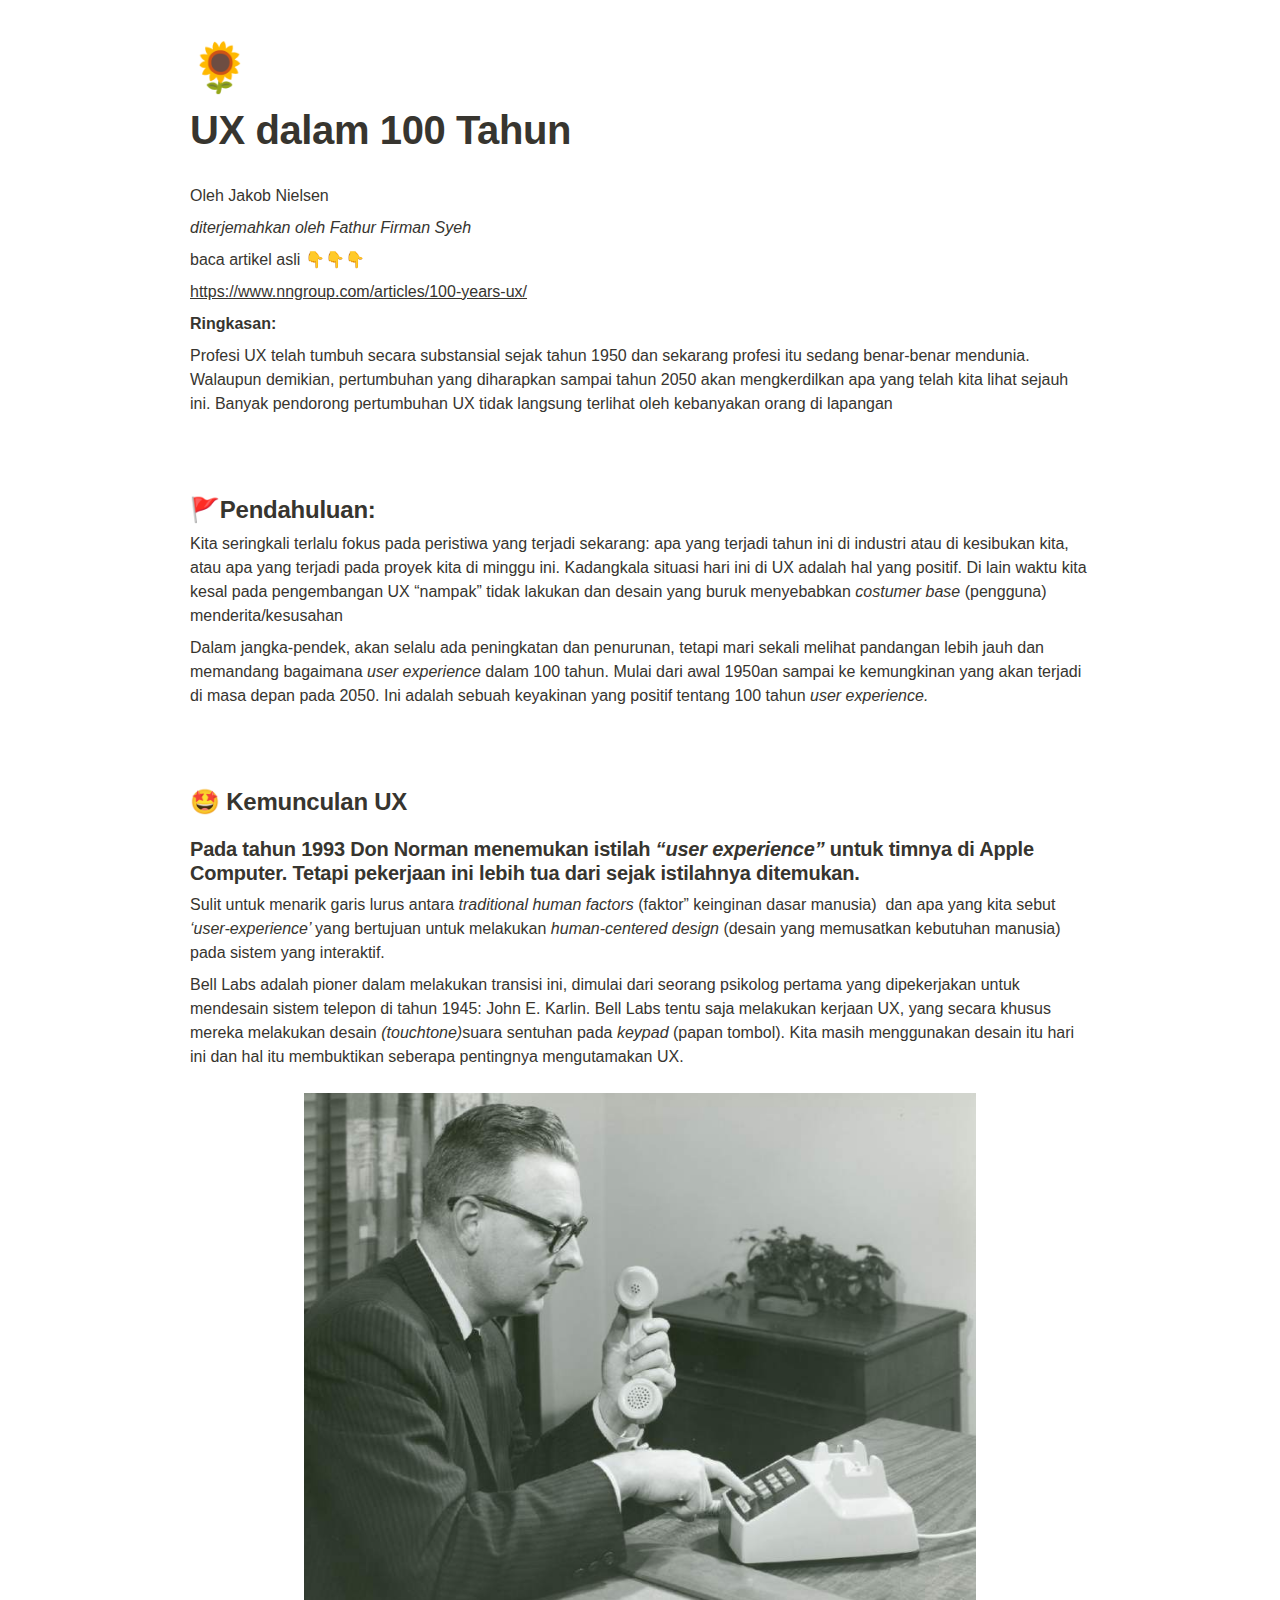
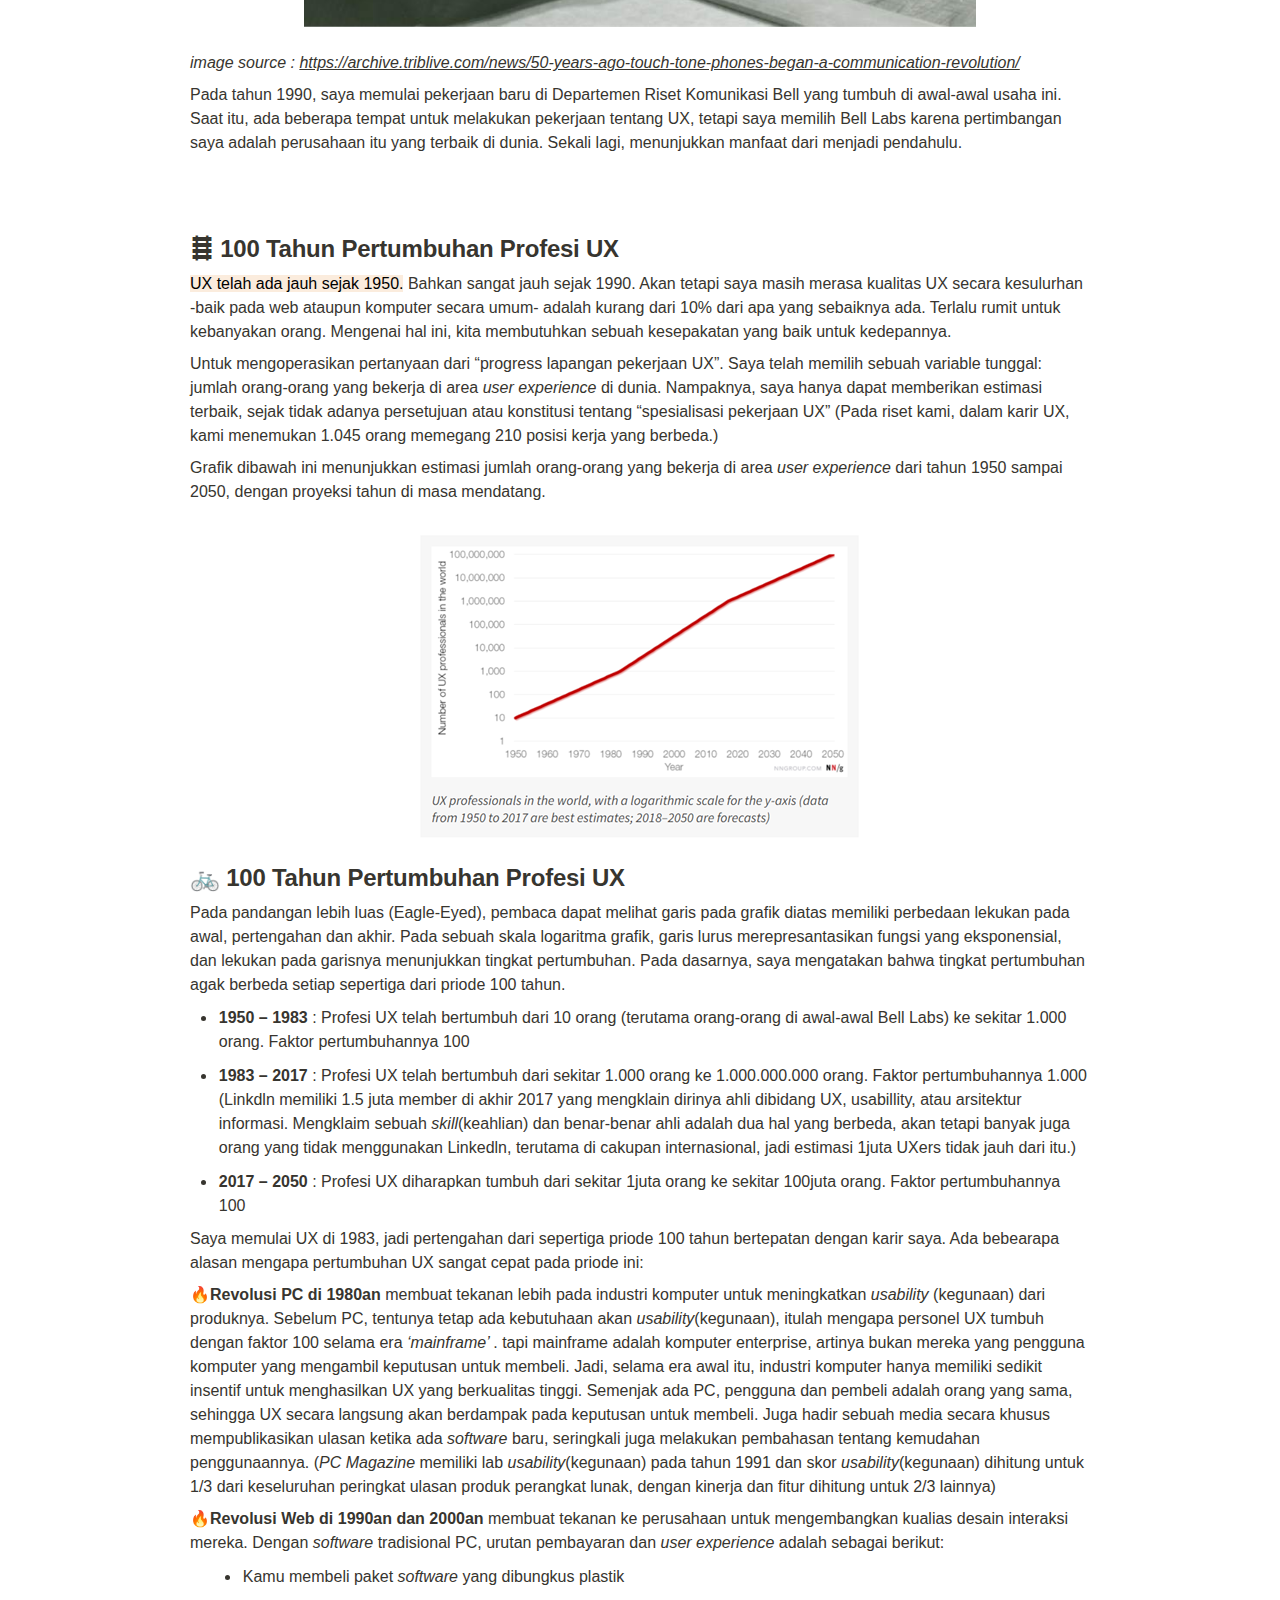
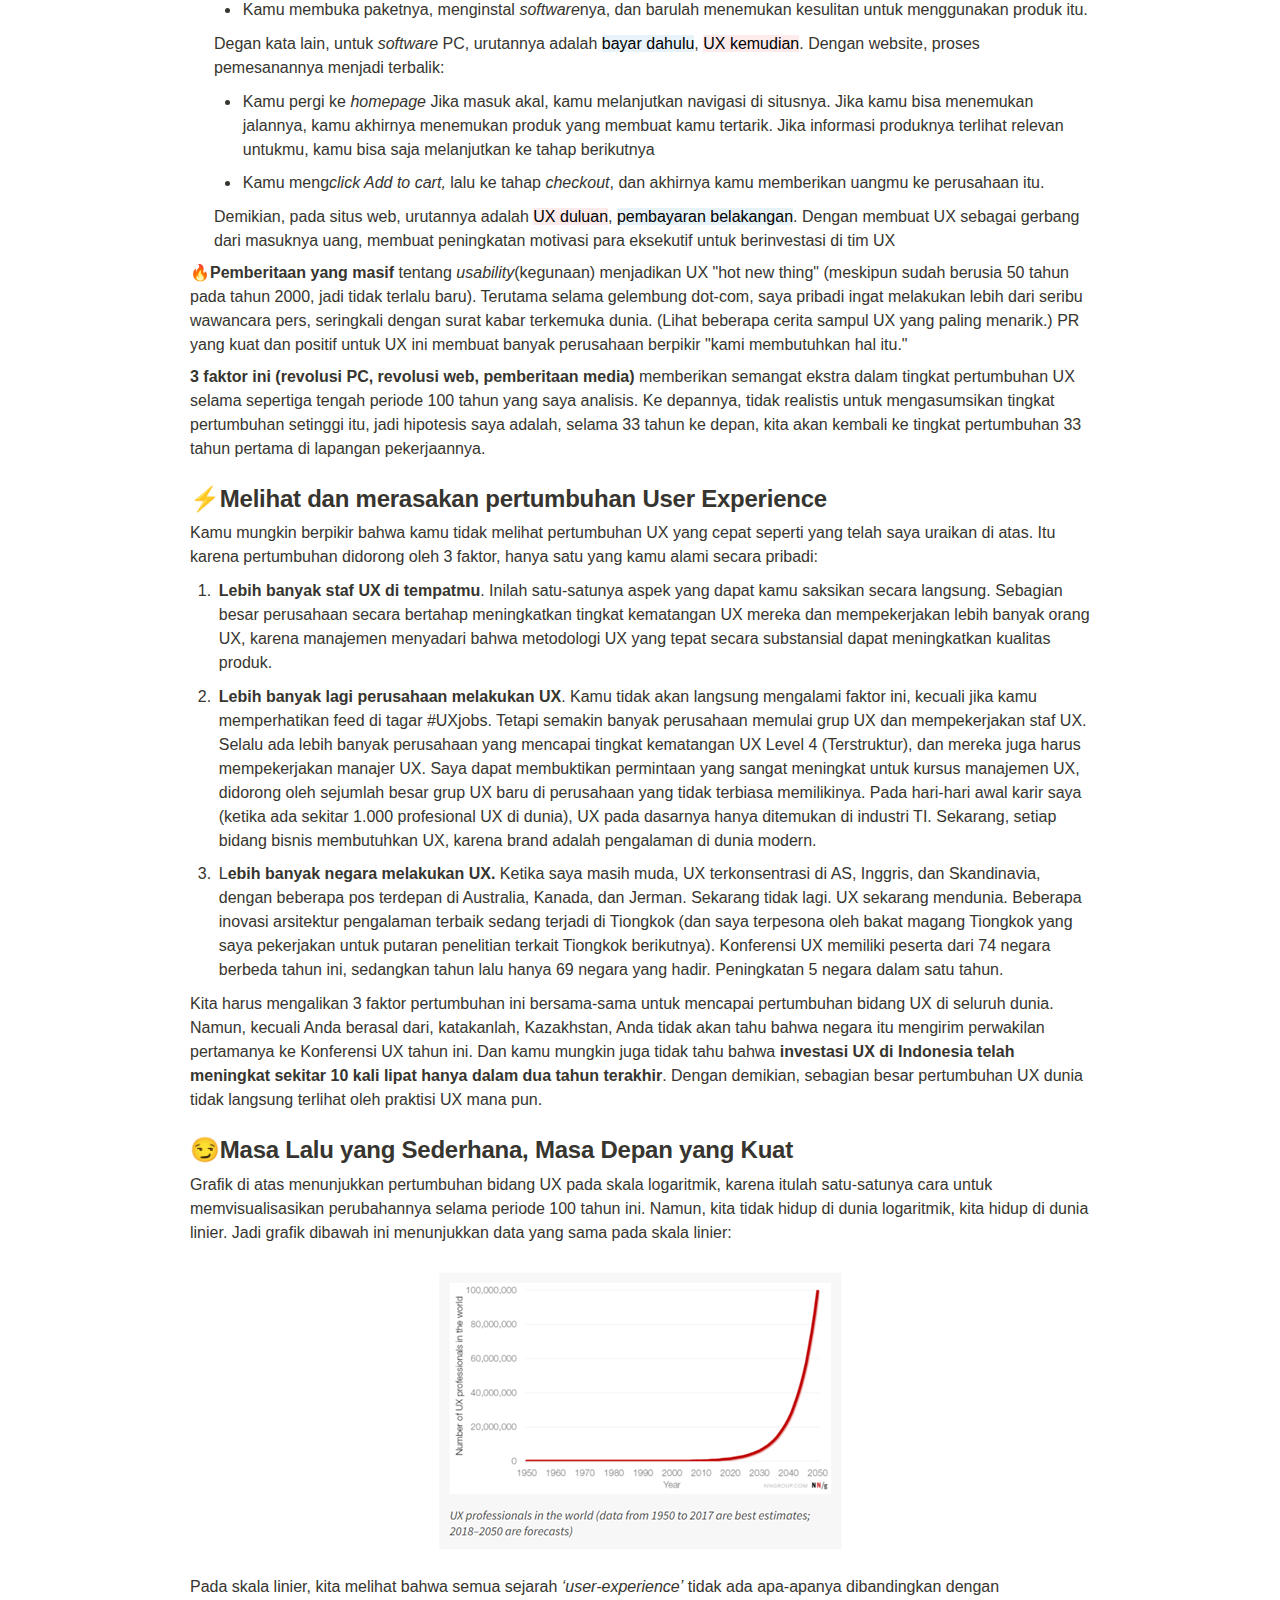
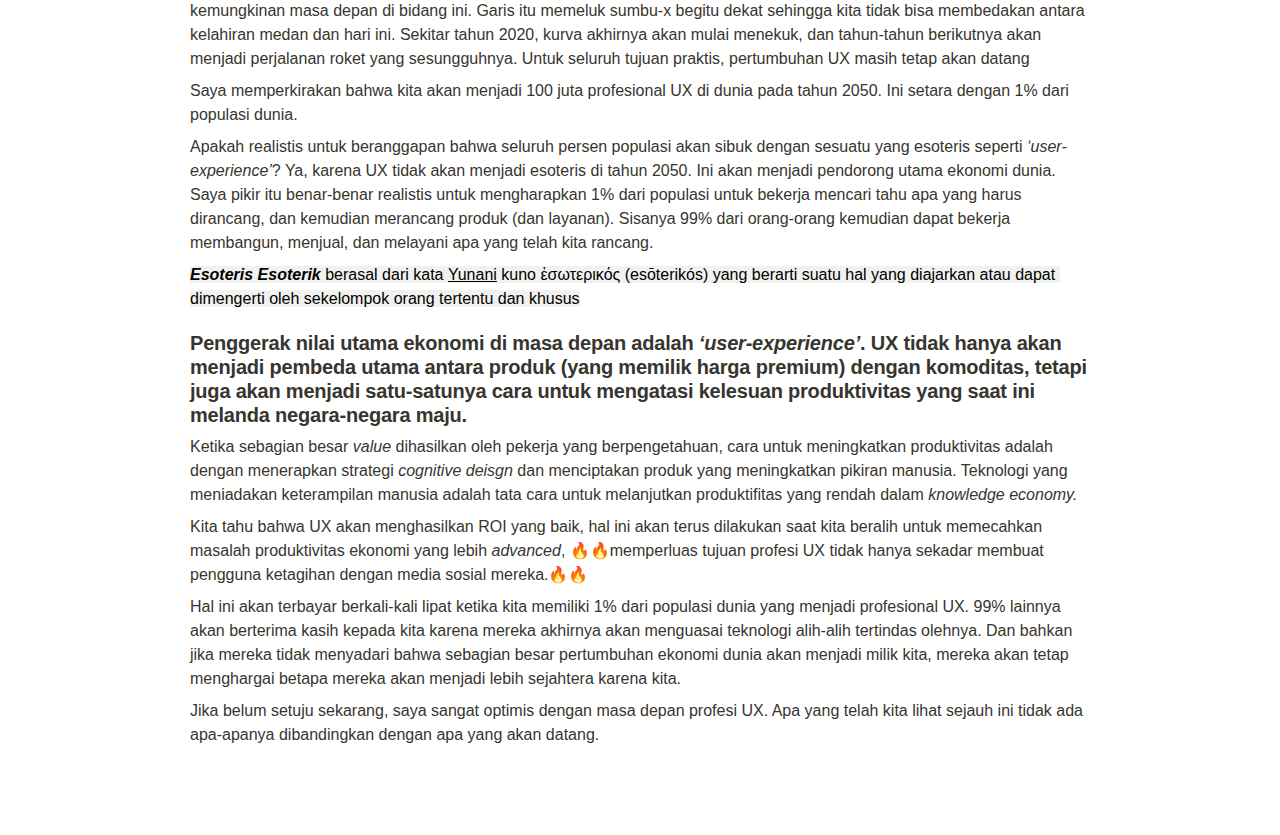
==== commit c4b2c0d0: "Update 100TahunUX.html" ====
--- a/100TahunUX.html
+++ b/100TahunUX.html
@@ -1,4 +1,8 @@
-<html><head><meta http-equiv="Content-Type" content="text/html; charset=utf-8"/><title>UX dalam 100 Tahun</title><style>
+<html>
+    <head>
+    <link rel="icon" href="assets/img/ico.png">
+    <meta http-equiv="Content-Type" content="text/html; charset=utf-8"/>
+    <title>UX dalam 100 Tahun</title><style>
     /* cspell:disable-file */
     /* webkit printing magic: print all background colors */
     html {
